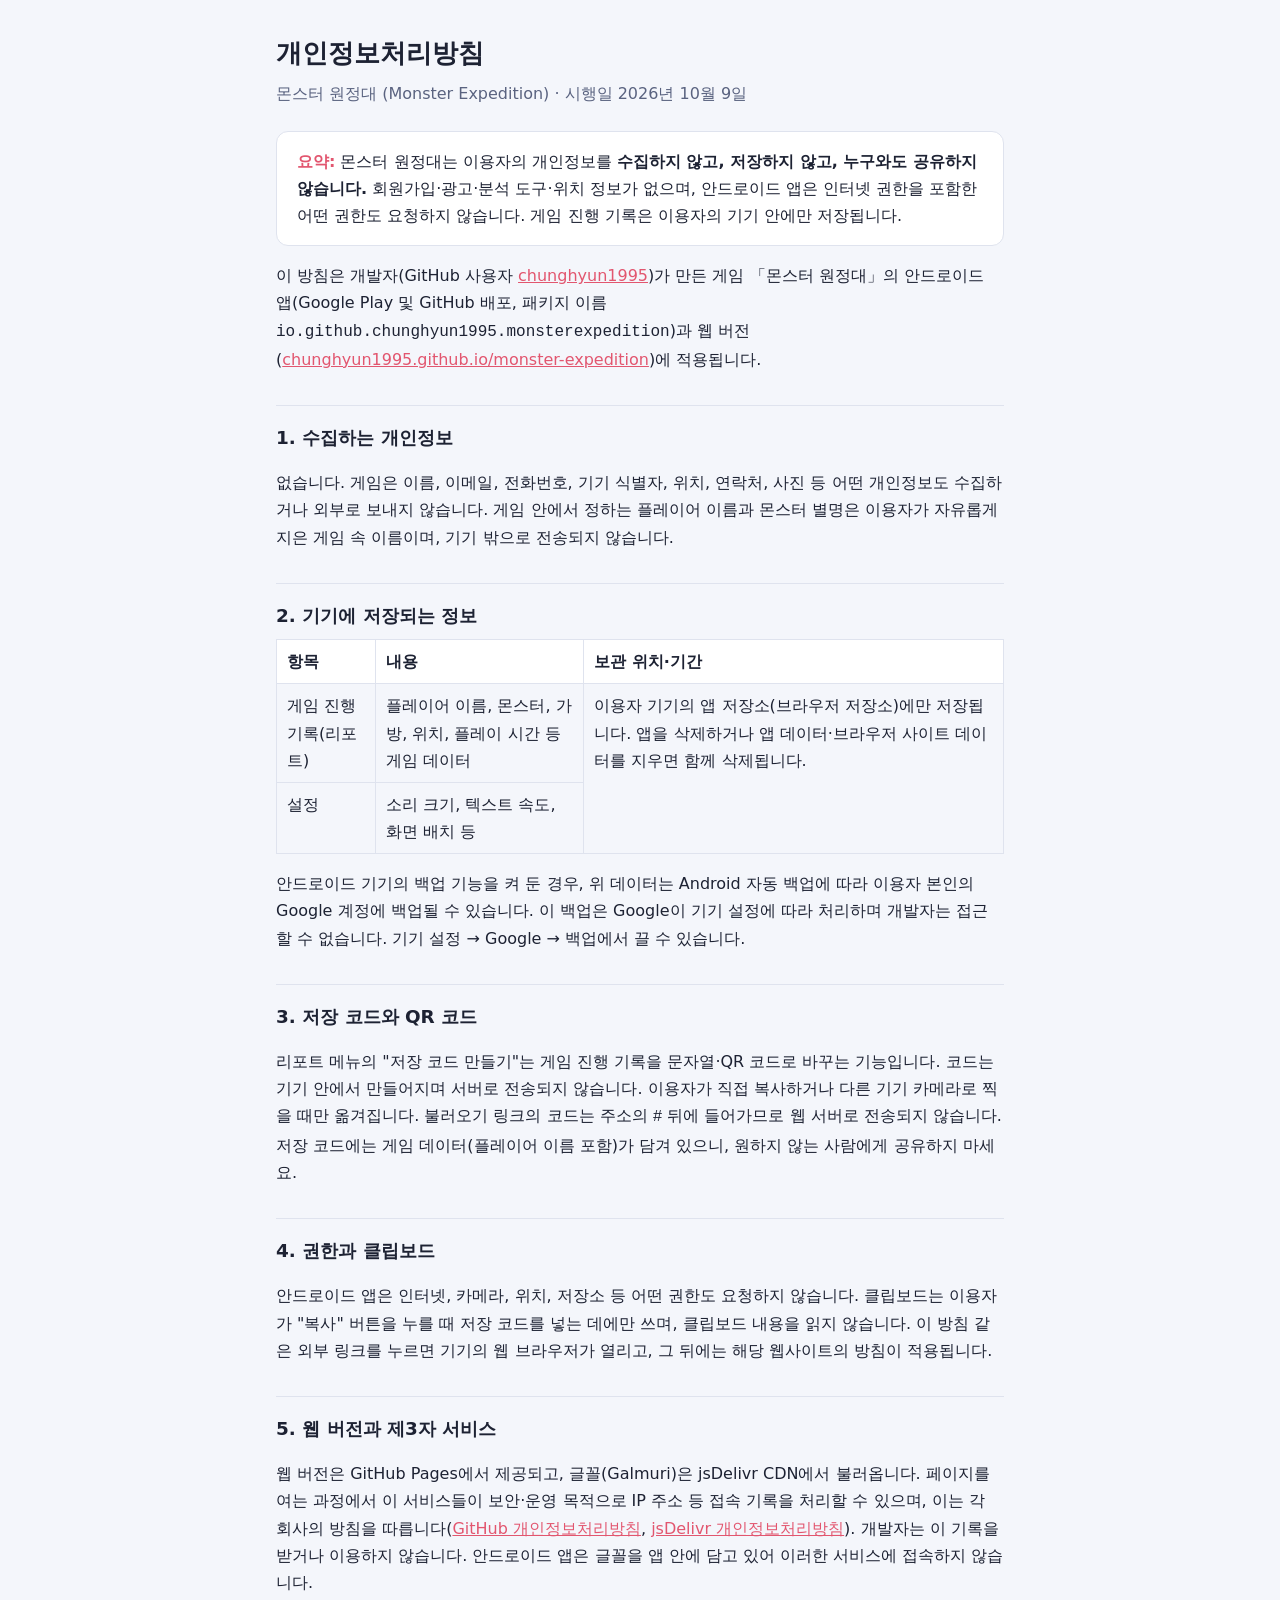
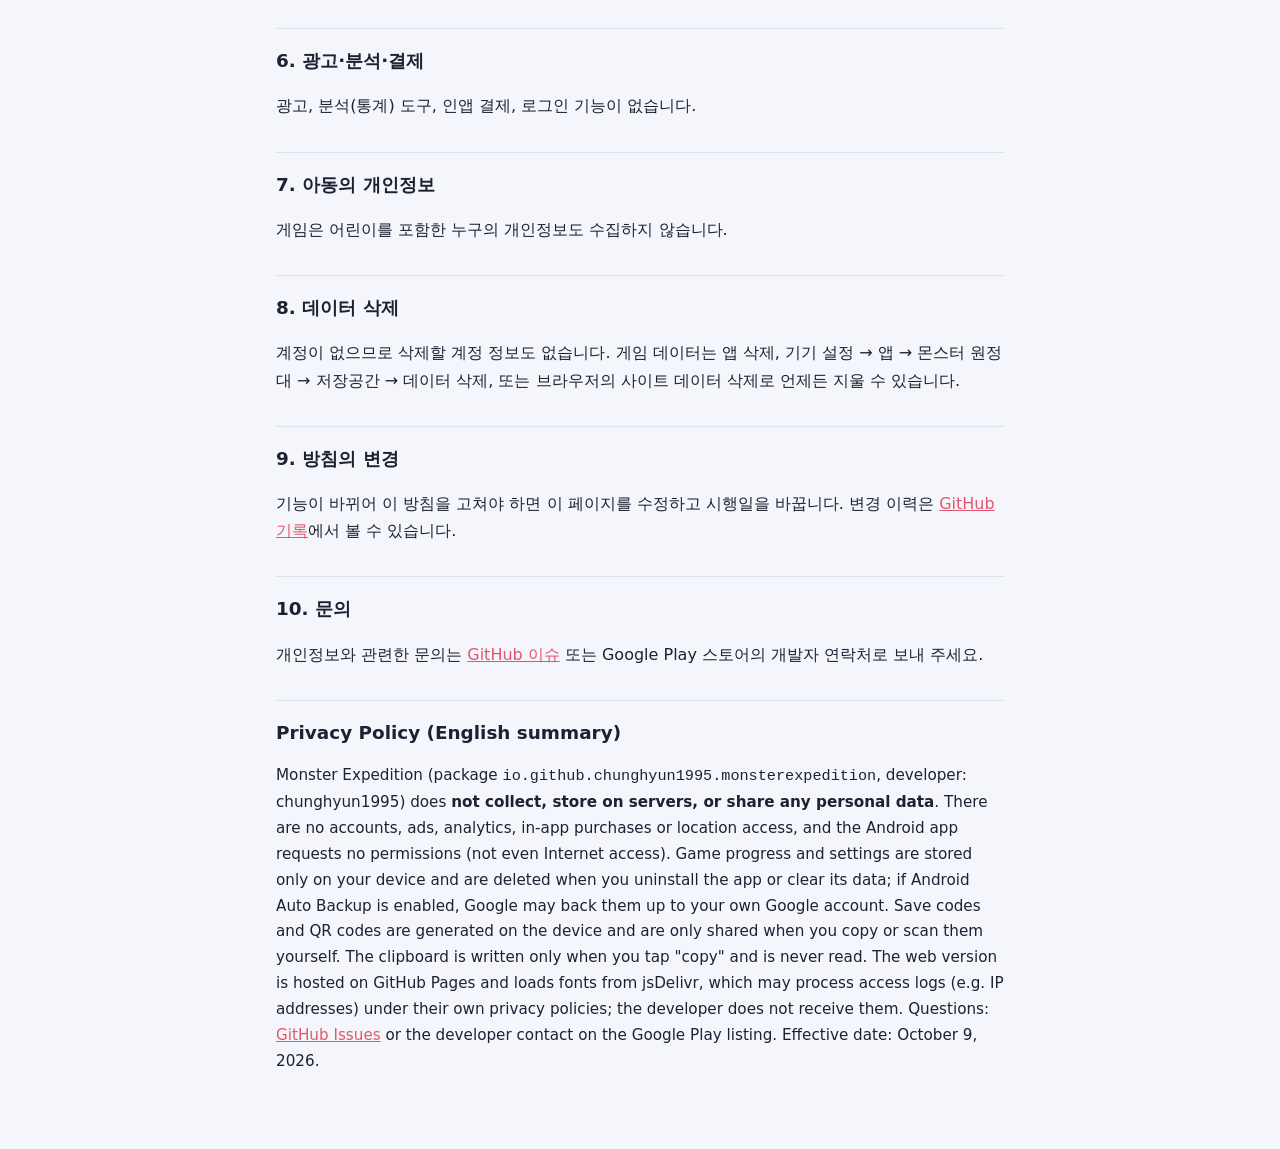
==== privacy.html @ 6d9f0ca2 "플레이 스토어 등록 준비: Android 16(targetSdk 36), AAB, 개인정보처리방침, 스토어 자료 - AGP 8.13.2, compileSdk·targetSdk 36" ====
<!doctype html>
<html lang="ko">
<head>
<meta charset="utf-8">
<meta name="viewport" content="width=device-width,initial-scale=1">
<title>개인정보처리방침 · 몬스터 원정대</title>
<meta name="description" content="몬스터 원정대(Monster Expedition) 게임의 개인정보처리방침">
<style>
:root{--bg:#f4f6fb;--card:#fff;--fg:#1d2233;--sub:#5a6380;--line:#dfe3ee;--accent:#e2566f}
@media (prefers-color-scheme:dark){:root{--bg:#14161f;--card:#1d2030;--fg:#e8ebf5;--sub:#a3abc6;--line:#2e3348;--accent:#ff7d93}}
*{box-sizing:border-box}
body{margin:0;background:var(--bg);color:var(--fg);font:16px/1.7 system-ui,-apple-system,"Apple SD Gothic Neo","Noto Sans KR","Malgun Gothic",sans-serif}
main{max-width:760px;margin:0 auto;padding:32px 16px 64px}
h1{font-size:1.6rem;margin:0 0 4px}
h2{font-size:1.15rem;margin:32px 0 8px;padding-top:16px;border-top:1px solid var(--line)}
p,li{color:var(--fg)}
.sub{color:var(--sub);margin:0 0 24px}
.card{background:var(--card);border:1px solid var(--line);border-radius:12px;padding:16px 20px;margin:16px 0}
.card strong{color:var(--accent)}
a{color:var(--accent)}
table{border-collapse:collapse;width:100%;margin:8px 0}
th,td{border:1px solid var(--line);padding:8px 10px;text-align:left;vertical-align:top}
th{background:var(--card)}
.en{color:var(--sub);font-size:.95rem}
</style>
</head>
<body>
<main>
<h1>개인정보처리방침</h1>
<p class="sub">몬스터 원정대 (Monster Expedition) · 시행일 2026년 10월 9일</p>

<div class="card">
  <strong>요약:</strong> 몬스터 원정대는 이용자의 개인정보를 <b>수집하지 않고, 저장하지 않고, 누구와도 공유하지 않습니다.</b>
  회원가입·광고·분석 도구·위치 정보가 없으며, 안드로이드 앱은 인터넷 권한을 포함한 어떤 권한도 요청하지 않습니다.
  게임 진행 기록은 이용자의 기기 안에만 저장됩니다.
</div>

<p>이 방침은 개발자(GitHub 사용자 <a href="https://github.com/chunghyun1995">chunghyun1995</a>)가 만든
게임 「몬스터 원정대」의 안드로이드 앱(Google Play 및 GitHub 배포, 패키지 이름 <code>io.github.chunghyun1995.monsterexpedition</code>)과
웹 버전(<a href="https://chunghyun1995.github.io/monster-expedition/">chunghyun1995.github.io/monster-expedition</a>)에 적용됩니다.</p>

<h2>1. 수집하는 개인정보</h2>
<p>없습니다. 게임은 이름, 이메일, 전화번호, 기기 식별자, 위치, 연락처, 사진 등 어떤 개인정보도 수집하거나 외부로 보내지 않습니다.
게임 안에서 정하는 플레이어 이름과 몬스터 별명은 이용자가 자유롭게 지은 게임 속 이름이며, 기기 밖으로 전송되지 않습니다.</p>

<h2>2. 기기에 저장되는 정보</h2>
<table>
  <tr><th>항목</th><th>내용</th><th>보관 위치·기간</th></tr>
  <tr><td>게임 진행 기록(리포트)</td><td>플레이어 이름, 몬스터, 가방, 위치, 플레이 시간 등 게임 데이터</td><td rowspan="2">이용자 기기의 앱 저장소(브라우저 저장소)에만 저장됩니다. 앱을 삭제하거나 앱 데이터·브라우저 사이트 데이터를 지우면 함께 삭제됩니다.</td></tr>
  <tr><td>설정</td><td>소리 크기, 텍스트 속도, 화면 배치 등</td></tr>
</table>
<p>안드로이드 기기의 백업 기능을 켜 둔 경우, 위 데이터는 Android 자동 백업에 따라 이용자 본인의 Google 계정에 백업될 수 있습니다.
이 백업은 Google이 기기 설정에 따라 처리하며 개발자는 접근할 수 없습니다. 기기 설정 → Google → 백업에서 끌 수 있습니다.</p>

<h2>3. 저장 코드와 QR 코드</h2>
<p>리포트 메뉴의 "저장 코드 만들기"는 게임 진행 기록을 문자열·QR 코드로 바꾸는 기능입니다. 코드는 기기 안에서 만들어지며 서버로 전송되지 않습니다.
이용자가 직접 복사하거나 다른 기기 카메라로 찍을 때만 옮겨집니다. 불러오기 링크의 코드는 주소의 <code>#</code> 뒤에 들어가므로 웹 서버로 전송되지 않습니다.
저장 코드에는 게임 데이터(플레이어 이름 포함)가 담겨 있으니, 원하지 않는 사람에게 공유하지 마세요.</p>

<h2>4. 권한과 클립보드</h2>
<p>안드로이드 앱은 인터넷, 카메라, 위치, 저장소 등 어떤 권한도 요청하지 않습니다. 클립보드는 이용자가 "복사" 버튼을 누를 때 저장 코드를 넣는 데에만 쓰며, 클립보드 내용을 읽지 않습니다.
이 방침 같은 외부 링크를 누르면 기기의 웹 브라우저가 열리고, 그 뒤에는 해당 웹사이트의 방침이 적용됩니다.</p>

<h2>5. 웹 버전과 제3자 서비스</h2>
<p>웹 버전은 GitHub Pages에서 제공되고, 글꼴(Galmuri)은 jsDelivr CDN에서 불러옵니다. 페이지를 여는 과정에서 이 서비스들이 보안·운영 목적으로 IP 주소 등 접속 기록을 처리할 수 있으며,
이는 각 회사의 방침을 따릅니다(<a href="https://docs.github.com/site-policy/privacy-policies/github-general-privacy-statement">GitHub 개인정보처리방침</a>,
<a href="https://www.jsdelivr.com/terms/privacy-policy-jsdelivr-net">jsDelivr 개인정보처리방침</a>). 개발자는 이 기록을 받거나 이용하지 않습니다.
안드로이드 앱은 글꼴을 앱 안에 담고 있어 이러한 서비스에 접속하지 않습니다.</p>

<h2>6. 광고·분석·결제</h2>
<p>광고, 분석(통계) 도구, 인앱 결제, 로그인 기능이 없습니다.</p>

<h2>7. 아동의 개인정보</h2>
<p>게임은 어린이를 포함한 누구의 개인정보도 수집하지 않습니다.</p>

<h2>8. 데이터 삭제</h2>
<p>계정이 없으므로 삭제할 계정 정보도 없습니다. 게임 데이터는 앱 삭제, 기기 설정 → 앱 → 몬스터 원정대 → 저장공간 → 데이터 삭제, 또는 브라우저의 사이트 데이터 삭제로 언제든 지울 수 있습니다.</p>

<h2>9. 방침의 변경</h2>
<p>기능이 바뀌어 이 방침을 고쳐야 하면 이 페이지를 수정하고 시행일을 바꿉니다. 변경 이력은 <a href="https://github.com/chunghyun1995/monster-expedition/commits/main/privacy.html">GitHub 기록</a>에서 볼 수 있습니다.</p>

<h2>10. 문의</h2>
<p>개인정보와 관련한 문의는 <a href="https://github.com/chunghyun1995/monster-expedition/issues">GitHub 이슈</a> 또는 Google Play 스토어의 개발자 연락처로 보내 주세요.</p>

<h2 lang="en">Privacy Policy (English summary)</h2>
<div class="en" lang="en">
<p>Monster Expedition (package <code>io.github.chunghyun1995.monsterexpedition</code>, developer: chunghyun1995) does <b>not collect, store on servers, or share any personal data</b>.
There are no accounts, ads, analytics, in-app purchases or location access, and the Android app requests no permissions (not even Internet access).
Game progress and settings are stored only on your device and are deleted when you uninstall the app or clear its data; if Android Auto Backup is enabled, Google may back them up to your own Google account.
Save codes and QR codes are generated on the device and are only shared when you copy or scan them yourself. The clipboard is written only when you tap "copy" and is never read.
The web version is hosted on GitHub Pages and loads fonts from jsDelivr, which may process access logs (e.g. IP addresses) under their own privacy policies; the developer does not receive them.
Questions: <a href="https://github.com/chunghyun1995/monster-expedition/issues">GitHub Issues</a> or the developer contact on the Google Play listing. Effective date: October 9, 2026.</p>
</div>
</main>
</body>
</html>
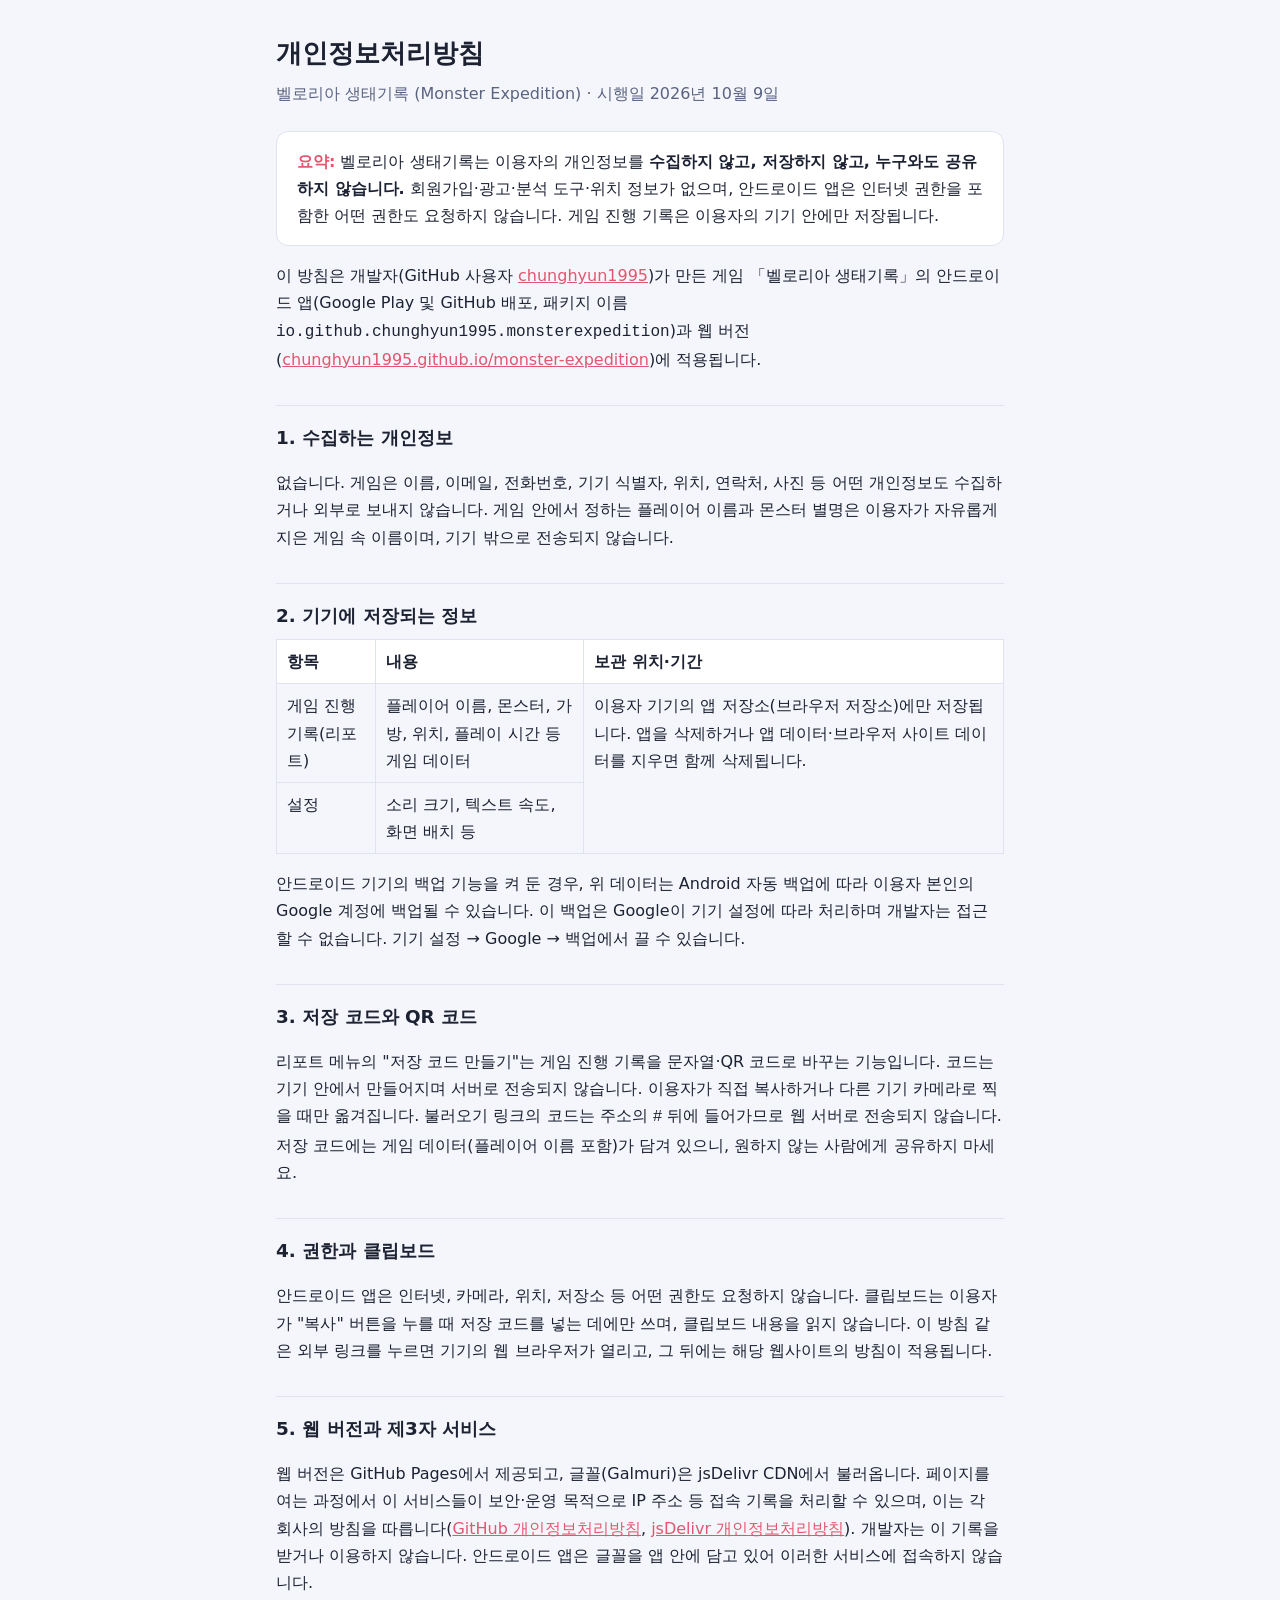
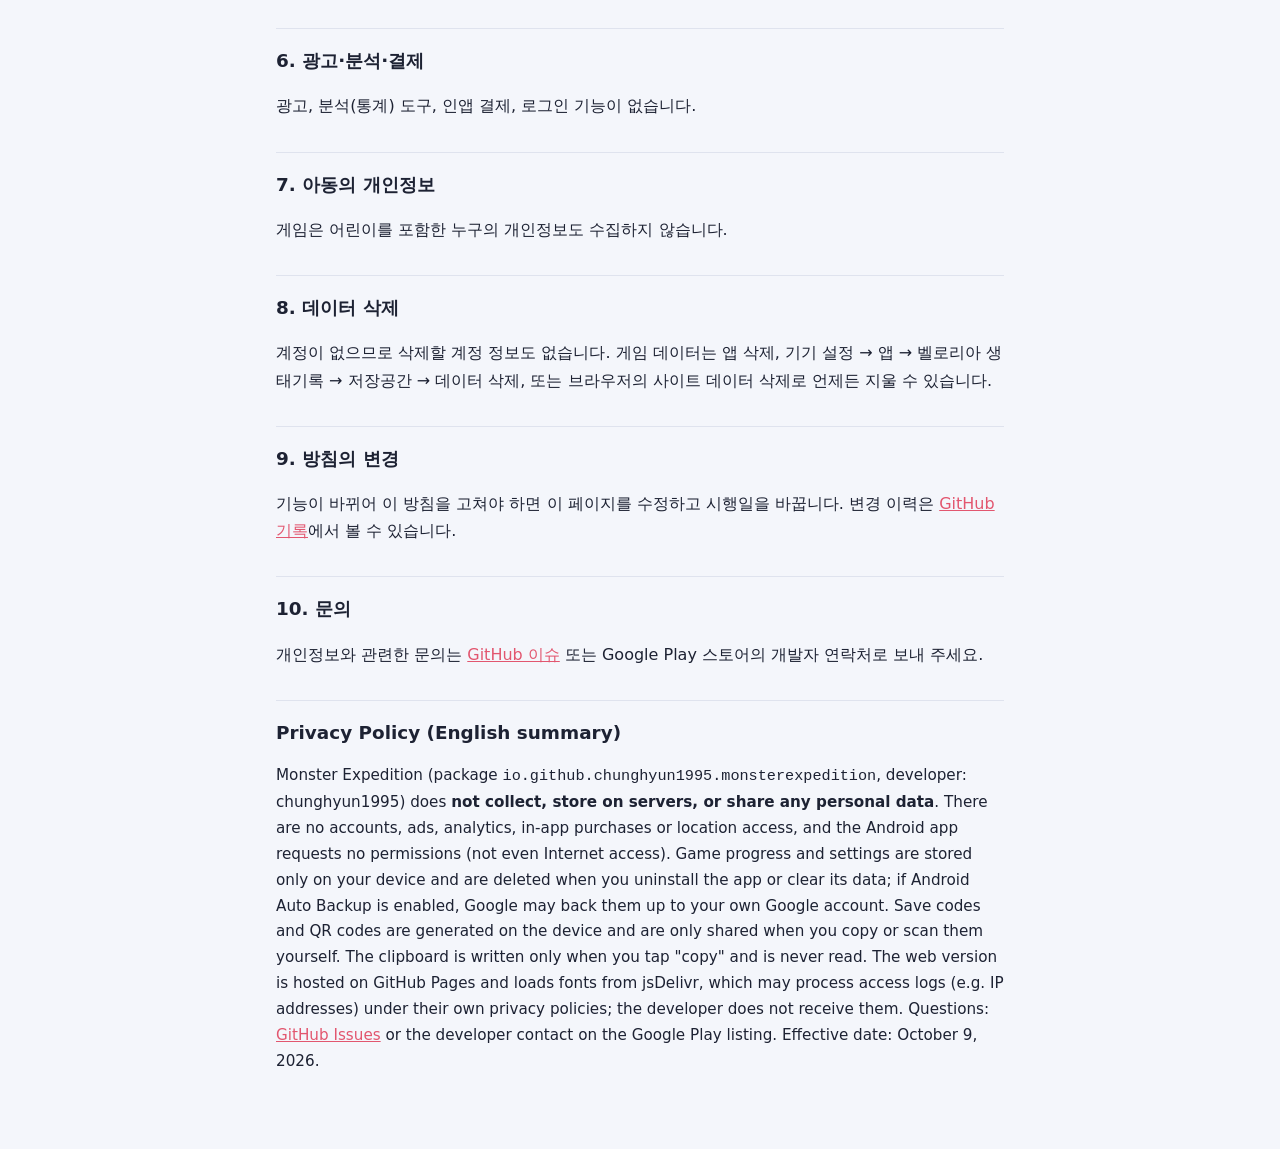
==== commit 8dc69cce: "Revise field survey story, character designs, battle feedback, audio and Android notices" ====
--- a/privacy.html
+++ b/privacy.html
@@ -1,96 +1,97 @@
-<!doctype html>
-<html lang="ko">
-<head>
-<meta charset="utf-8">
-<meta name="viewport" content="width=device-width,initial-scale=1">
-<title>개인정보처리방침 · 몬스터 원정대</title>
-<meta name="description" content="몬스터 원정대(Monster Expedition) 게임의 개인정보처리방침">
-<style>
-:root{--bg:#f4f6fb;--card:#fff;--fg:#1d2233;--sub:#5a6380;--line:#dfe3ee;--accent:#e2566f}
-@media (prefers-color-scheme:dark){:root{--bg:#14161f;--card:#1d2030;--fg:#e8ebf5;--sub:#a3abc6;--line:#2e3348;--accent:#ff7d93}}
-*{box-sizing:border-box}
-body{margin:0;background:var(--bg);color:var(--fg);font:16px/1.7 system-ui,-apple-system,"Apple SD Gothic Neo","Noto Sans KR","Malgun Gothic",sans-serif}
-main{max-width:760px;margin:0 auto;padding:32px 16px 64px}
-h1{font-size:1.6rem;margin:0 0 4px}
-h2{font-size:1.15rem;margin:32px 0 8px;padding-top:16px;border-top:1px solid var(--line)}
-p,li{color:var(--fg)}
-.sub{color:var(--sub);margin:0 0 24px}
-.card{background:var(--card);border:1px solid var(--line);border-radius:12px;padding:16px 20px;margin:16px 0}
-.card strong{color:var(--accent)}
-a{color:var(--accent)}
-table{border-collapse:collapse;width:100%;margin:8px 0}
-th,td{border:1px solid var(--line);padding:8px 10px;text-align:left;vertical-align:top}
-th{background:var(--card)}
-.en{color:var(--sub);font-size:.95rem}
-</style>
-</head>
-<body>
-<main>
-<h1>개인정보처리방침</h1>
-<p class="sub">몬스터 원정대 (Monster Expedition) · 시행일 2026년 10월 9일</p>
-
-<div class="card">
-  <strong>요약:</strong> 몬스터 원정대는 이용자의 개인정보를 <b>수집하지 않고, 저장하지 않고, 누구와도 공유하지 않습니다.</b>
-  회원가입·광고·분석 도구·위치 정보가 없으며, 안드로이드 앱은 인터넷 권한을 포함한 어떤 권한도 요청하지 않습니다.
-  게임 진행 기록은 이용자의 기기 안에만 저장됩니다.
-</div>
-
-<p>이 방침은 개발자(GitHub 사용자 <a href="https://github.com/chunghyun1995">chunghyun1995</a>)가 만든
-게임 「몬스터 원정대」의 안드로이드 앱(Google Play 및 GitHub 배포, 패키지 이름 <code>io.github.chunghyun1995.monsterexpedition</code>)과
-웹 버전(<a href="https://chunghyun1995.github.io/monster-expedition/">chunghyun1995.github.io/monster-expedition</a>)에 적용됩니다.</p>
-
-<h2>1. 수집하는 개인정보</h2>
-<p>없습니다. 게임은 이름, 이메일, 전화번호, 기기 식별자, 위치, 연락처, 사진 등 어떤 개인정보도 수집하거나 외부로 보내지 않습니다.
-게임 안에서 정하는 플레이어 이름과 몬스터 별명은 이용자가 자유롭게 지은 게임 속 이름이며, 기기 밖으로 전송되지 않습니다.</p>
-
-<h2>2. 기기에 저장되는 정보</h2>
-<table>
-  <tr><th>항목</th><th>내용</th><th>보관 위치·기간</th></tr>
-  <tr><td>게임 진행 기록(리포트)</td><td>플레이어 이름, 몬스터, 가방, 위치, 플레이 시간 등 게임 데이터</td><td rowspan="2">이용자 기기의 앱 저장소(브라우저 저장소)에만 저장됩니다. 앱을 삭제하거나 앱 데이터·브라우저 사이트 데이터를 지우면 함께 삭제됩니다.</td></tr>
-  <tr><td>설정</td><td>소리 크기, 텍스트 속도, 화면 배치 등</td></tr>
-</table>
-<p>안드로이드 기기의 백업 기능을 켜 둔 경우, 위 데이터는 Android 자동 백업에 따라 이용자 본인의 Google 계정에 백업될 수 있습니다.
-이 백업은 Google이 기기 설정에 따라 처리하며 개발자는 접근할 수 없습니다. 기기 설정 → Google → 백업에서 끌 수 있습니다.</p>
-
-<h2>3. 저장 코드와 QR 코드</h2>
-<p>리포트 메뉴의 "저장 코드 만들기"는 게임 진행 기록을 문자열·QR 코드로 바꾸는 기능입니다. 코드는 기기 안에서 만들어지며 서버로 전송되지 않습니다.
-이용자가 직접 복사하거나 다른 기기 카메라로 찍을 때만 옮겨집니다. 불러오기 링크의 코드는 주소의 <code>#</code> 뒤에 들어가므로 웹 서버로 전송되지 않습니다.
-저장 코드에는 게임 데이터(플레이어 이름 포함)가 담겨 있으니, 원하지 않는 사람에게 공유하지 마세요.</p>
-
-<h2>4. 권한과 클립보드</h2>
-<p>안드로이드 앱은 인터넷, 카메라, 위치, 저장소 등 어떤 권한도 요청하지 않습니다. 클립보드는 이용자가 "복사" 버튼을 누를 때 저장 코드를 넣는 데에만 쓰며, 클립보드 내용을 읽지 않습니다.
-이 방침 같은 외부 링크를 누르면 기기의 웹 브라우저가 열리고, 그 뒤에는 해당 웹사이트의 방침이 적용됩니다.</p>
-
-<h2>5. 웹 버전과 제3자 서비스</h2>
-<p>웹 버전은 GitHub Pages에서 제공되고, 글꼴(Galmuri)은 jsDelivr CDN에서 불러옵니다. 페이지를 여는 과정에서 이 서비스들이 보안·운영 목적으로 IP 주소 등 접속 기록을 처리할 수 있으며,
-이는 각 회사의 방침을 따릅니다(<a href="https://docs.github.com/site-policy/privacy-policies/github-general-privacy-statement">GitHub 개인정보처리방침</a>,
-<a href="https://www.jsdelivr.com/terms/privacy-policy-jsdelivr-net">jsDelivr 개인정보처리방침</a>). 개발자는 이 기록을 받거나 이용하지 않습니다.
-안드로이드 앱은 글꼴을 앱 안에 담고 있어 이러한 서비스에 접속하지 않습니다.</p>
-
-<h2>6. 광고·분석·결제</h2>
-<p>광고, 분석(통계) 도구, 인앱 결제, 로그인 기능이 없습니다.</p>
-
-<h2>7. 아동의 개인정보</h2>
-<p>게임은 어린이를 포함한 누구의 개인정보도 수집하지 않습니다.</p>
-
-<h2>8. 데이터 삭제</h2>
-<p>계정이 없으므로 삭제할 계정 정보도 없습니다. 게임 데이터는 앱 삭제, 기기 설정 → 앱 → 몬스터 원정대 → 저장공간 → 데이터 삭제, 또는 브라우저의 사이트 데이터 삭제로 언제든 지울 수 있습니다.</p>
-
-<h2>9. 방침의 변경</h2>
-<p>기능이 바뀌어 이 방침을 고쳐야 하면 이 페이지를 수정하고 시행일을 바꿉니다. 변경 이력은 <a href="https://github.com/chunghyun1995/monster-expedition/commits/main/privacy.html">GitHub 기록</a>에서 볼 수 있습니다.</p>
-
-<h2>10. 문의</h2>
-<p>개인정보와 관련한 문의는 <a href="https://github.com/chunghyun1995/monster-expedition/issues">GitHub 이슈</a> 또는 Google Play 스토어의 개발자 연락처로 보내 주세요.</p>
-
-<h2 lang="en">Privacy Policy (English summary)</h2>
-<div class="en" lang="en">
-<p>Monster Expedition (package <code>io.github.chunghyun1995.monsterexpedition</code>, developer: chunghyun1995) does <b>not collect, store on servers, or share any personal data</b>.
-There are no accounts, ads, analytics, in-app purchases or location access, and the Android app requests no permissions (not even Internet access).
-Game progress and settings are stored only on your device and are deleted when you uninstall the app or clear its data; if Android Auto Backup is enabled, Google may back them up to your own Google account.
-Save codes and QR codes are generated on the device and are only shared when you copy or scan them yourself. The clipboard is written only when you tap "copy" and is never read.
-The web version is hosted on GitHub Pages and loads fonts from jsDelivr, which may process access logs (e.g. IP addresses) under their own privacy policies; the developer does not receive them.
-Questions: <a href="https://github.com/chunghyun1995/monster-expedition/issues">GitHub Issues</a> or the developer contact on the Google Play listing. Effective date: October 9, 2026.</p>
-</div>
-</main>
-</body>
-</html>
+<!doctype html>
+<html lang="ko">
+<head>
+<meta charset="utf-8">
+<meta name="viewport" content="width=device-width,initial-scale=1">
+<title>개인정보처리방침 · 벨로리아 생태기록</title>
+<meta name="description" content="벨로리아 생태기록(Monster Expedition) 게임의 개인정보처리방침">
+<style>
+:root{--bg:#f4f6fb;--card:#fff;--fg:#1d2233;--sub:#5a6380;--line:#dfe3ee;--accent:#e2566f}
+@media (prefers-color-scheme:dark){:root{--bg:#14161f;--card:#1d2030;--fg:#e8ebf5;--sub:#a3abc6;--line:#2e3348;--accent:#ff7d93}}
+*{box-sizing:border-box}
+body{margin:0;background:var(--bg);color:var(--fg);font:16px/1.7 system-ui,-apple-system,"Apple SD Gothic Neo","Noto Sans KR","Malgun Gothic",sans-serif}
+main{max-width:760px;margin:0 auto;padding:32px 16px 64px}
+h1{font-size:1.6rem;margin:0 0 4px}
+h2{font-size:1.15rem;margin:32px 0 8px;padding-top:16px;border-top:1px solid var(--line)}
+p,li{color:var(--fg)}
+.sub{color:var(--sub);margin:0 0 24px}
+.card{background:var(--card);border:1px solid var(--line);border-radius:12px;padding:16px 20px;margin:16px 0}
+.card strong{color:var(--accent)}
+a{color:var(--accent)}
+code{overflow-wrap:anywhere}
+table{border-collapse:collapse;width:100%;margin:8px 0}
+th,td{border:1px solid var(--line);padding:8px 10px;text-align:left;vertical-align:top}
+th{background:var(--card)}
+.en{color:var(--sub);font-size:.95rem}
+</style>
+</head>
+<body>
+<main>
+<h1>개인정보처리방침</h1>
+<p class="sub">벨로리아 생태기록 (Monster Expedition) · 시행일 2026년 10월 9일</p>
+
+<div class="card">
+  <strong>요약:</strong> 벨로리아 생태기록는 이용자의 개인정보를 <b>수집하지 않고, 저장하지 않고, 누구와도 공유하지 않습니다.</b>
+  회원가입·광고·분석 도구·위치 정보가 없으며, 안드로이드 앱은 인터넷 권한을 포함한 어떤 권한도 요청하지 않습니다.
+  게임 진행 기록은 이용자의 기기 안에만 저장됩니다.
+</div>
+
+<p>이 방침은 개발자(GitHub 사용자 <a href="https://github.com/chunghyun1995">chunghyun1995</a>)가 만든
+게임 「벨로리아 생태기록」의 안드로이드 앱(Google Play 및 GitHub 배포, 패키지 이름 <code>io.github.chunghyun1995.monsterexpedition</code>)과
+웹 버전(<a href="https://chunghyun1995.github.io/monster-expedition/">chunghyun1995.github.io/monster-expedition</a>)에 적용됩니다.</p>
+
+<h2>1. 수집하는 개인정보</h2>
+<p>없습니다. 게임은 이름, 이메일, 전화번호, 기기 식별자, 위치, 연락처, 사진 등 어떤 개인정보도 수집하거나 외부로 보내지 않습니다.
+게임 안에서 정하는 플레이어 이름과 몬스터 별명은 이용자가 자유롭게 지은 게임 속 이름이며, 기기 밖으로 전송되지 않습니다.</p>
+
+<h2>2. 기기에 저장되는 정보</h2>
+<table>
+  <tr><th>항목</th><th>내용</th><th>보관 위치·기간</th></tr>
+  <tr><td>게임 진행 기록(리포트)</td><td>플레이어 이름, 몬스터, 가방, 위치, 플레이 시간 등 게임 데이터</td><td rowspan="2">이용자 기기의 앱 저장소(브라우저 저장소)에만 저장됩니다. 앱을 삭제하거나 앱 데이터·브라우저 사이트 데이터를 지우면 함께 삭제됩니다.</td></tr>
+  <tr><td>설정</td><td>소리 크기, 텍스트 속도, 화면 배치 등</td></tr>
+</table>
+<p>안드로이드 기기의 백업 기능을 켜 둔 경우, 위 데이터는 Android 자동 백업에 따라 이용자 본인의 Google 계정에 백업될 수 있습니다.
+이 백업은 Google이 기기 설정에 따라 처리하며 개발자는 접근할 수 없습니다. 기기 설정 → Google → 백업에서 끌 수 있습니다.</p>
+
+<h2>3. 저장 코드와 QR 코드</h2>
+<p>리포트 메뉴의 "저장 코드 만들기"는 게임 진행 기록을 문자열·QR 코드로 바꾸는 기능입니다. 코드는 기기 안에서 만들어지며 서버로 전송되지 않습니다.
+이용자가 직접 복사하거나 다른 기기 카메라로 찍을 때만 옮겨집니다. 불러오기 링크의 코드는 주소의 <code>#</code> 뒤에 들어가므로 웹 서버로 전송되지 않습니다.
+저장 코드에는 게임 데이터(플레이어 이름 포함)가 담겨 있으니, 원하지 않는 사람에게 공유하지 마세요.</p>
+
+<h2>4. 권한과 클립보드</h2>
+<p>안드로이드 앱은 인터넷, 카메라, 위치, 저장소 등 어떤 권한도 요청하지 않습니다. 클립보드는 이용자가 "복사" 버튼을 누를 때 저장 코드를 넣는 데에만 쓰며, 클립보드 내용을 읽지 않습니다.
+이 방침 같은 외부 링크를 누르면 기기의 웹 브라우저가 열리고, 그 뒤에는 해당 웹사이트의 방침이 적용됩니다.</p>
+
+<h2>5. 웹 버전과 제3자 서비스</h2>
+<p>웹 버전은 GitHub Pages에서 제공되고, 글꼴(Galmuri)은 jsDelivr CDN에서 불러옵니다. 페이지를 여는 과정에서 이 서비스들이 보안·운영 목적으로 IP 주소 등 접속 기록을 처리할 수 있으며,
+이는 각 회사의 방침을 따릅니다(<a href="https://docs.github.com/site-policy/privacy-policies/github-general-privacy-statement">GitHub 개인정보처리방침</a>,
+<a href="https://www.jsdelivr.com/terms/privacy-policy-jsdelivr-net">jsDelivr 개인정보처리방침</a>). 개발자는 이 기록을 받거나 이용하지 않습니다.
+안드로이드 앱은 글꼴을 앱 안에 담고 있어 이러한 서비스에 접속하지 않습니다.</p>
+
+<h2>6. 광고·분석·결제</h2>
+<p>광고, 분석(통계) 도구, 인앱 결제, 로그인 기능이 없습니다.</p>
+
+<h2>7. 아동의 개인정보</h2>
+<p>게임은 어린이를 포함한 누구의 개인정보도 수집하지 않습니다.</p>
+
+<h2>8. 데이터 삭제</h2>
+<p>계정이 없으므로 삭제할 계정 정보도 없습니다. 게임 데이터는 앱 삭제, 기기 설정 → 앱 → 벨로리아 생태기록 → 저장공간 → 데이터 삭제, 또는 브라우저의 사이트 데이터 삭제로 언제든 지울 수 있습니다.</p>
+
+<h2>9. 방침의 변경</h2>
+<p>기능이 바뀌어 이 방침을 고쳐야 하면 이 페이지를 수정하고 시행일을 바꿉니다. 변경 이력은 <a href="https://github.com/chunghyun1995/monster-expedition/commits/main/privacy.html">GitHub 기록</a>에서 볼 수 있습니다.</p>
+
+<h2>10. 문의</h2>
+<p>개인정보와 관련한 문의는 <a href="https://github.com/chunghyun1995/monster-expedition/issues">GitHub 이슈</a> 또는 Google Play 스토어의 개발자 연락처로 보내 주세요.</p>
+
+<h2 lang="en">Privacy Policy (English summary)</h2>
+<div class="en" lang="en">
+<p>Monster Expedition (package <code>io.github.chunghyun1995.monsterexpedition</code>, developer: chunghyun1995) does <b>not collect, store on servers, or share any personal data</b>.
+There are no accounts, ads, analytics, in-app purchases or location access, and the Android app requests no permissions (not even Internet access).
+Game progress and settings are stored only on your device and are deleted when you uninstall the app or clear its data; if Android Auto Backup is enabled, Google may back them up to your own Google account.
+Save codes and QR codes are generated on the device and are only shared when you copy or scan them yourself. The clipboard is written only when you tap "copy" and is never read.
+The web version is hosted on GitHub Pages and loads fonts from jsDelivr, which may process access logs (e.g. IP addresses) under their own privacy policies; the developer does not receive them.
+Questions: <a href="https://github.com/chunghyun1995/monster-expedition/issues">GitHub Issues</a> or the developer contact on the Google Play listing. Effective date: October 9, 2026.</p>
+</div>
+</main>
+</body>
+</html>
